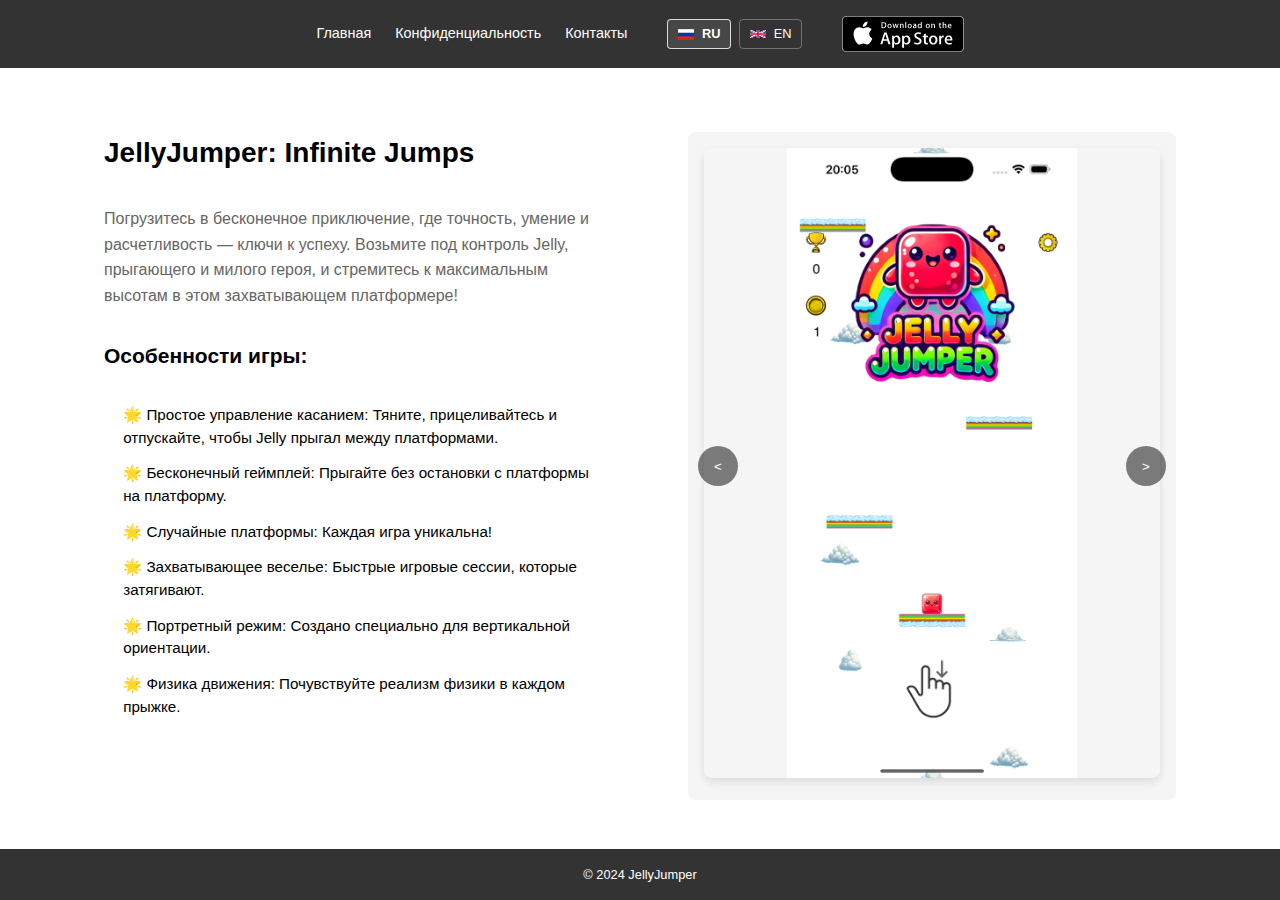
==== index.html @ da19ea4f "initial commit" ====
<!DOCTYPE html>
<html lang="ru">
<head>
    <meta charset="UTF-8">
    <meta name="viewport" content="width=device-width, initial-scale=1.0">
    <title>JellyJumper: Infinite Jumps</title>
    <link rel="stylesheet" href="css/style.css">
</head>
<body>
    <header>
        <nav>
            <ul>
                <li><a href="#home">Главная</a></li>
                <li><a href="#privacy">Конфиденциальность</a></li>
                <li class="contact-menu">
                    <a href="#contact">Контакты</a>
                    <div class="contact-dropdown">
                        <a href="https://x.com/sergievskiyks" target="_blank" class="social-link">
                            <img src="images/x-logo.svg" alt="Twitter/X">
                            @sergievskiyks
                        </a>
                        <a href="https://www.facebook.com/Sergievskiy" target="_blank" class="social-link">
                            <img src="images/fb-logo.svg" alt="Facebook">
                            @Sergievskiy
                        </a>
                    </div>
                </li>
                <li class="language-switch">
                    <a href="index.html" class="active" title="Русский">RU</a>
                    <a href="en.html" title="English">EN</a>
                </li>
                <li class="app-store-button">
                    <a href="#" class="download-button">
                        <img src="images/app-store-en.svg" alt="Загрузить в App Store">
                    </a>
                </li>
            </ul>
        </nav>
    </header>

    <main>
        <section id="home" class="product-section">
            <div class="product-description">
                <h1>JellyJumper: Infinite Jumps</h1>
                <p class="intro">Погрузитесь в бесконечное приключение, где точность, умение и расчетливость — ключи к успеху. Возьмите под контроль Jelly, прыгающего и милого героя, и стремитесь к максимальным высотам в этом захватывающем платформере!</p>
                
                <h2>Особенности игры:</h2>
                <ul class="features">
                    <li>🌟 Простое управление касанием: Тяните, прицеливайтесь и отпускайте, чтобы Jelly прыгал между платформами.</li>
                    <li>🌟 Бесконечный геймплей: Прыгайте без остановки с платформы на платформу.</li>
                    <li>🌟 Случайные платформы: Каждая игра уникальна!</li>
                    <li>🌟 Захватывающее веселье: Быстрые игровые сессии, которые затягивают.</li>
                    <li>🌟 Портретный режим: Создано специально для вертикальной ориентации.</li>
                    <li>🌟 Физика движения: Почувствуйте реализм физики в каждом прыжке.</li>
                </ul>
            </div>
            <div class="product-showcase">
                <div class="carousel">
                    <div class="carousel-item active">
                        <img src="images/1.png" alt="Скриншот 1">
                    </div>
                    <div class="carousel-item">
                        <img src="images/2.png" alt="Скриншот 2">
                    </div>
                    <div class="carousel-item">
                        <img src="images/3.png" alt="Скриншот 3">
                    </div>
                    <div class="carousel-item">
                        <img src="images/4.png" alt="Скриншот 4">
                    </div>
                    <div class="carousel-item">
                        <img src="images/5.png" alt="Скриншот 5">
                    </div>
                    <div class="carousel-item">
                        <img src="images/6.png" alt="Скриншот 6">
                    </div>
                    <button class="carousel-button prev">&lt;</button>
                    <button class="carousel-button next">&gt;</button>
                </div>
            </div>
        </section>
    </main>

    <footer>
        <p>&copy; 2024 JellyJumper</p>
    </footer>
    <script src="js/carousel.js"></script>
</body>
</html>
---- css/style.css ----
/* Сброс стилей */
* {
    margin: 0;
    padding: 0;
    box-sizing: border-box;
}

body {
    font-family: Arial, sans-serif;
    line-height: 1.5;
    font-size: 14px;
}

/* Стили для навигации */
header {
    background-color: #333;
    padding: 1rem;
}

nav ul {
    list-style: none;
    display: flex;
    justify-content: center;
    align-items: center;
    gap: 1.5rem;
    position: relative;
    flex-wrap: wrap;
}

nav ul li {
    margin: 0;
}

nav ul li a {
    color: white;
    text-decoration: none;
    font-size: 0.9rem;
}

/* Основной контент */
main {
    max-width: 1200px;
    margin: 0 auto;
    padding: 2rem;
}

/* Футер */
footer {
    background-color: #333;
    color: white;
    text-align: center;
    padding: 1rem;
    position: fixed;
    bottom: 0;
    width: 100%;
}

footer p {
    font-size: 0.8rem;
}

/* Стили для секции продукта */
.product-section {
    display: flex;
    gap: 2rem;
    min-height: calc(100vh - 200px); /* Учитываем высоту header и footer */
}

.product-description {
    flex: 1;
    padding: 2rem;
}

.product-showcase {
    flex: 1;
    padding: 2rem;
}

/* Обновленные стили для карусели */
.carousel {
    position: relative;
    width: 100%;
    height: 100%;
    overflow: hidden;
    background: #f5f5f5;
    border-radius: 8px;
    padding: 1rem;
}

.carousel-item {
    display: none;
    width: 100%;
    transition: opacity 0.3s ease-in-out;
    opacity: 0;
}

.carousel-item.active {
    display: block;
    opacity: 1;
}

.carousel-item img {
    width: 100%;
    height: auto;
    border-radius: 8px;
    box-shadow: 0 4px 8px rgba(0,0,0,0.1);
    object-fit: contain;
    max-height: 70vh;
}

/* Добавляем анимацию при наведении на кнопки */
.carousel-button {
    position: absolute;
    top: 50%;
    transform: translateY(-50%);
    background: rgba(0,0,0,0.5);
    color: white;
    border: none;
    padding: 1rem;
    cursor: pointer;
    border-radius: 50%;
    width: 40px;
    height: 40px;
    display: flex;
    align-items: center;
    justify-content: center;
    transition: background 0.3s ease, transform 0.2s ease;
}

.carousel-button:hover {
    transform: translateY(-50%) scale(1.1);
}

.carousel-button:active {
    transform: translateY(-50%) scale(0.95);
}

.carousel-button.prev {
    left: 10px;
}

.carousel-button.next {
    right: 10px;
}

/* Обновляем стили для переключателя языков */
.language-switch {
    display: flex;
    gap: 0.5rem;
    margin-left: 1rem;
}

.language-switch a {
    color: white;
    text-decoration: none;
    padding: 0.3rem 0.6rem;
    border: 1px solid rgba(255,255,255,0.3);
    border-radius: 4px;
    transition: all 0.3s ease;
    display: flex;
    align-items: center;
    gap: 0.5rem;
    font-size: 0.8rem;
}

.language-switch a::before {
    content: '';
    display: inline-block;
    width: 16px;
    height: 16px;
    background-size: contain;
    background-repeat: no-repeat;
    background-position: center;
}

.language-switch a[href="index.html"]::before {
    background-image: url('data:image/svg+xml,<svg xmlns="http://www.w3.org/2000/svg" viewBox="0 0 9 6"><rect width="9" height="3" fill="white"/><rect y="3" width="9" height="3" fill="%23D52B1E"/><rect y="2" width="9" height="2" fill="%230039A6"/></svg>');
}

.language-switch a[href="en.html"]::before {
    background-image: url('data:image/svg+xml,<svg xmlns="http://www.w3.org/2000/svg" viewBox="0 0 60 30"><clipPath id="a"><path d="M0 0v30h60V0z"/></clipPath><clipPath id="b"><path d="M30 15h30v15zv15H0zH0V0zV0h30z"/></clipPath><g clip-path="url(%23a)"><path d="M0 0v30h60V0z" fill="%23012169"/><path d="M0 0l60 30m0-30L0 30" stroke="%23fff" stroke-width="6"/><path d="M0 0l60 30m0-30L0 30" clip-path="url(%23b)" stroke="%23C8102E" stroke-width="4"/><path d="M30 0v30M0 15h60" stroke="%23fff" stroke-width="10"/><path d="M30 0v30M0 15h60" stroke="%23C8102E" stroke-width="6"/></g></svg>');
}

.language-switch a.active {
    background: rgba(255,255,255,0.1);
    border-color: rgba(255,255,255,0.8);
    font-weight: bold;
}

.language-switch a:hover {
    background: rgba(255,255,255,0.2);
    transform: translateY(-1px);
    box-shadow: 0 2px 4px rgba(0,0,0,0.1);
}

/* Стили для описания продукта */
.product-description {
    display: flex;
    flex-direction: column;
    gap: 2rem;
}

.intro {
    font-size: 1rem;
    line-height: 1.6;
    color: #666;
}

.features {
    list-style: none;
    display: flex;
    flex-direction: column;
    gap: 0.8rem;
}

.features li {
    font-size: 0.95rem;
    padding-left: 1.2rem;
    position: relative;
}

/* Обновляем стили для кнопки App Store */
.app-store-button {
    display: flex;
    align-items: center;
    margin-left: 1rem;
}

.app-store-button a {
    display: flex;
    align-items: center;
    padding: 0;
    background: none;
    border: none;
}

.app-store-button img {
    height: 36px; /* Увеличиваем размер */
    width: auto;
    transition: transform 0.3s ease;
    vertical-align: middle;
}

.app-store-button:hover img {
    transform: translateY(-1px);
    filter: brightness(1.1);
}

/* Обновляем медиа-запросы */
@media (max-width: 768px) {
    nav ul {
        flex-direction: column;
        gap: 0.8rem;
    }

    .language-switch {
        margin-left: 0;
        margin-top: 0.5rem;
    }

    .app-store-button {
        margin: 0.5rem 0;
    }

    .app-store-button img {
        height: 40px; /* Немного больше на мобильных */
    }

    main {
        padding: 1rem;
    }

    .product-section {
        flex-direction: column;
    }

    .product-description,
    .product-showcase {
        padding: 1rem;
    }

    .product-description {
        text-align: center;
    }

    .features li {
        text-align: left;
    }

    body {
        font-size: 13px;
    }

    h1 {
        font-size: 1.6rem;
    }

    h2 {
        font-size: 1.3rem;
    }
}

/* Стили для выпадающего меню контактов */
.contact-menu {
    position: relative;
}

.contact-dropdown {
    display: none;
    position: absolute;
    top: 100%;
    left: 50%;
    transform: translateX(-50%);
    background: white;
    padding: 1rem;
    border-radius: 8px;
    box-shadow: 0 4px 12px rgba(0,0,0,0.1);
    z-index: 1000;
    min-width: 200px;
    margin-top: 0.5rem;
}

/* Добавляем невидимый "мост" */
.contact-dropdown::after {
    content: '';
    position: absolute;
    top: -20px; /* Высота моста */
    left: 0;
    width: 100%;
    height: 20px;
    background: transparent;
}

.contact-menu:hover .contact-dropdown {
    display: flex;
    flex-direction: column;
    gap: 0.8rem;
}

.contact-dropdown::before {
    content: '';
    position: absolute;
    top: -8px;
    left: 50%;
    transform: translateX(-50%);
    border-left: 8px solid transparent;
    border-right: 8px solid transparent;
    border-bottom: 8px solid white;
}

.contact-dropdown .social-link {
    color: #333;
    text-decoration: none;
    display: flex;
    align-items: center;
    gap: 0.8rem;
    padding: 0.5rem;
    border-radius: 4px;
    transition: all 0.2s ease;
}

.contact-dropdown .social-link:hover {
    background: #f5f5f5;
    transform: translateX(4px);
}

.contact-dropdown .social-link img {
    width: 20px;
    height: 20px;
}

@media (max-width: 768px) {
    .contact-dropdown {
        position: static;
        transform: none;
        margin: 0.5rem 0;
        box-shadow: none;
        background: transparent;
    }

    .contact-dropdown::before,
    .contact-dropdown::after {
        display: none;
    }

    .contact-dropdown .social-link {
        color: white;
        justify-content: center;
    }

    .contact-dropdown .social-link:hover {
        background: rgba(255,255,255,0.1);
        transform: none;
    }
}
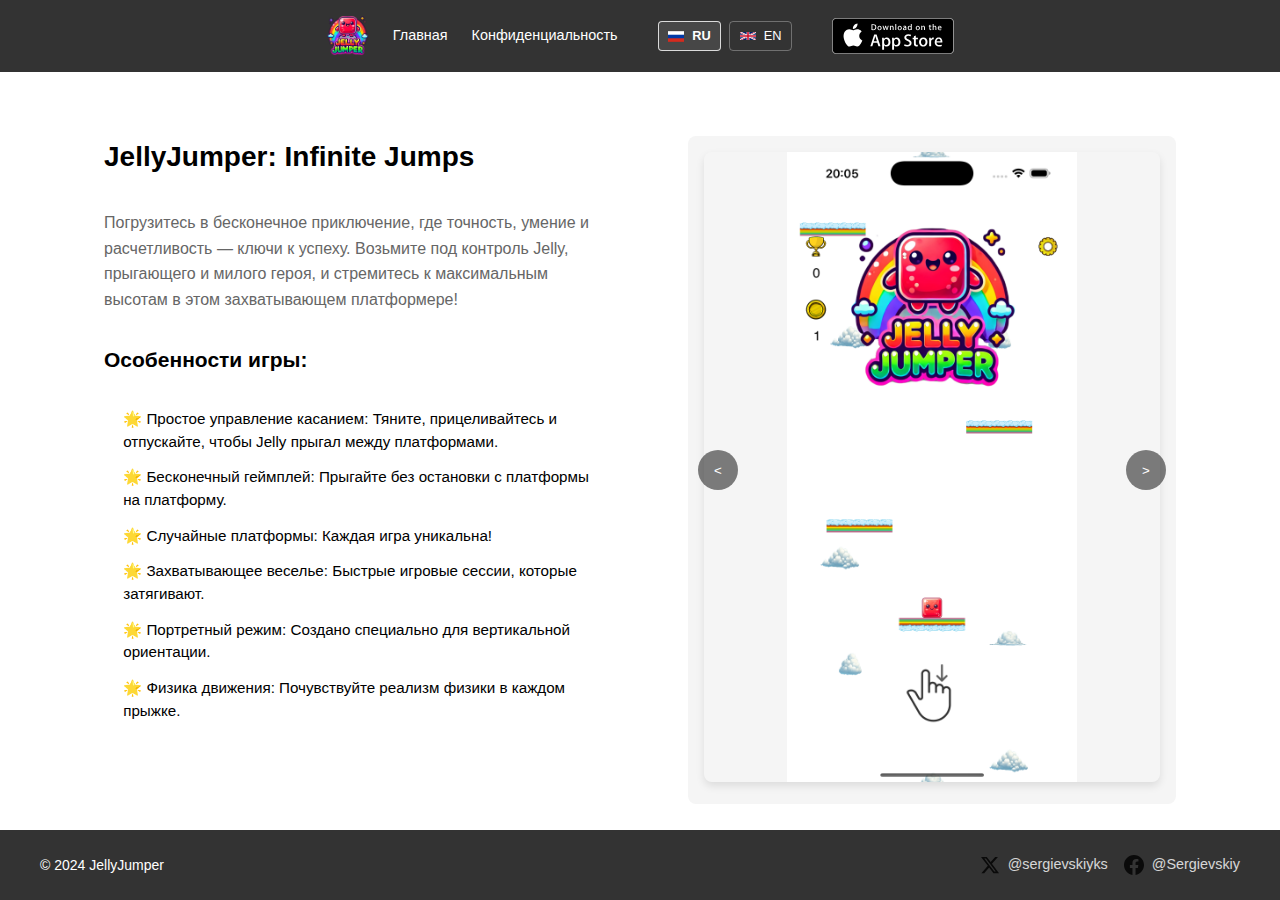
==== commit 93724de4: "privacy added + some changes in layout" ====
--- a/index.html
+++ b/index.html
@@ -10,21 +10,13 @@
     <header>
         <nav>
             <ul>
+                <li class="logo">
+                    <a href="index.html">
+                        <img src="images/splash.png" alt="JellyJumper Logo">
+                    </a>
+                </li>
                 <li><a href="#home">Главная</a></li>
-                <li><a href="#privacy">Конфиденциальность</a></li>
-                <li class="contact-menu">
-                    <a href="#contact">Контакты</a>
-                    <div class="contact-dropdown">
-                        <a href="https://x.com/sergievskiyks" target="_blank" class="social-link">
-                            <img src="images/x-logo.svg" alt="Twitter/X">
-                            @sergievskiyks
-                        </a>
-                        <a href="https://www.facebook.com/Sergievskiy" target="_blank" class="social-link">
-                            <img src="images/fb-logo.svg" alt="Facebook">
-                            @Sergievskiy
-                        </a>
-                    </div>
-                </li>
+                <li><a href="privacy.html">Конфиденциальность</a></li>
                 <li class="language-switch">
                     <a href="index.html" class="active" title="Русский">RU</a>
                     <a href="en.html" title="English">EN</a>
@@ -82,7 +74,21 @@
     </main>
 
     <footer>
-        <p>&copy; 2024 JellyJumper</p>
+        <div class="footer-content">
+            <div class="copyright">
+                <p>&copy; 2024 JellyJumper</p>
+            </div>
+            <div class="social-links">
+                <a href="https://x.com/sergievskiyks" target="_blank" class="social-link">
+                    <img src="images/x-logo.svg" alt="Twitter/X">
+                    @sergievskiyks
+                </a>
+                <a href="https://www.facebook.com/Sergievskiy" target="_blank" class="social-link">
+                    <img src="images/fb-logo.svg" alt="Facebook">
+                    @Sergievskiy
+                </a>
+            </div>
+        </div>
     </footer>
     <script src="js/carousel.js"></script>
 </body>
--- a/css/style.css
+++ b/css/style.css
@@ -25,6 +25,8 @@
     gap: 1.5rem;
     position: relative;
     flex-wrap: wrap;
+    max-width: 1200px;
+    margin: 0 auto;
 }
 
 nav ul li {
@@ -48,15 +50,57 @@
 footer {
     background-color: #333;
     color: white;
-    text-align: center;
-    padding: 1rem;
+    padding: 1.5rem;
     position: fixed;
     bottom: 0;
     width: 100%;
 }
 
-footer p {
-    font-size: 0.8rem;
+.footer-content {
+    max-width: 1200px;
+    margin: 0 auto;
+    display: flex;
+    justify-content: space-between;
+    align-items: center;
+    flex-wrap: wrap;
+    gap: 1rem;
+}
+
+.social-links {
+    display: flex;
+    gap: 1rem;
+}
+
+.social-link {
+    color: white;
+    text-decoration: none;
+    display: flex;
+    align-items: center;
+    gap: 0.5rem;
+    font-size: 0.9rem;
+    opacity: 0.8;
+    transition: opacity 0.3s ease;
+}
+
+.social-link:hover {
+    opacity: 1;
+}
+
+.social-link img {
+    width: 20px;
+    height: 20px;
+}
+
+@media (max-width: 768px) {
+    .footer-content {
+        flex-direction: column;
+        text-align: center;
+    }
+
+    .social-links {
+        flex-direction: column;
+        align-items: center;
+    }
 }
 
 /* Стили для секции продукта */
@@ -251,19 +295,36 @@
     nav ul {
         flex-direction: column;
         gap: 0.8rem;
+        align-items: center;
+        text-align: center;
+    }
+
+    nav ul li {
+        width: 100%;
+        display: flex;
+        justify-content: center;
+    }
+
+    nav ul li a {
+        display: block;
     }
 
     .language-switch {
-        margin-left: 0;
-        margin-top: 0.5rem;
+        margin: 0.5rem 0;
+        justify-content: center;
+    }
+
+    .language-switch a {
+        margin: 0 0.25rem;
     }
 
     .app-store-button {
         margin: 0.5rem 0;
+        justify-content: center;
     }
 
     .app-store-button img {
-        height: 40px; /* Немного больше на мобильных */
+        height: 40px;
     }
 
     main {
@@ -298,98 +359,65 @@
     h2 {
         font-size: 1.3rem;
     }
-}
-
-/* Стили для выпадающего меню контактов */
-.contact-menu {
-    position: relative;
-}
-
-.contact-dropdown {
-    display: none;
-    position: absolute;
-    top: 100%;
-    left: 50%;
-    transform: translateX(-50%);
-    background: white;
-    padding: 1rem;
-    border-radius: 8px;
-    box-shadow: 0 4px 12px rgba(0,0,0,0.1);
-    z-index: 1000;
-    min-width: 200px;
-    margin-top: 0.5rem;
-}
-
-/* Добавляем невидимый "мост" */
-.contact-dropdown::after {
-    content: '';
-    position: absolute;
-    top: -20px; /* Высота моста */
-    left: 0;
-    width: 100%;
-    height: 20px;
-    background: transparent;
-}
-
-.contact-menu:hover .contact-dropdown {
-    display: flex;
-    flex-direction: column;
-    gap: 0.8rem;
-}
-
-.contact-dropdown::before {
-    content: '';
-    position: absolute;
-    top: -8px;
-    left: 50%;
-    transform: translateX(-50%);
-    border-left: 8px solid transparent;
-    border-right: 8px solid transparent;
-    border-bottom: 8px solid white;
-}
-
-.contact-dropdown .social-link {
+
+    .logo {
+        margin: 0;
+    }
+
+    .logo img {
+        height: 50px;
+    }
+}
+
+/* Privacy Policy Styles */
+.privacy-policy {
+    max-width: 800px;
+    margin: 0 auto;
+    padding: 20px;
+    line-height: 1.6;
+}
+
+.privacy-policy h1 {
     color: #333;
-    text-decoration: none;
-    display: flex;
-    align-items: center;
-    gap: 0.8rem;
-    padding: 0.5rem;
-    border-radius: 4px;
-    transition: all 0.2s ease;
-}
-
-.contact-dropdown .social-link:hover {
-    background: #f5f5f5;
-    transform: translateX(4px);
-}
-
-.contact-dropdown .social-link img {
-    width: 20px;
-    height: 20px;
-}
-
-@media (max-width: 768px) {
-    .contact-dropdown {
-        position: static;
-        transform: none;
-        margin: 0.5rem 0;
-        box-shadow: none;
-        background: transparent;
-    }
-
-    .contact-dropdown::before,
-    .contact-dropdown::after {
-        display: none;
-    }
-
-    .contact-dropdown .social-link {
-        color: white;
-        justify-content: center;
-    }
-
-    .contact-dropdown .social-link:hover {
-        background: rgba(255,255,255,0.1);
-        transform: none;
-    }
+    margin-bottom: 10px;
+}
+
+.privacy-policy h2 {
+    color: #444;
+    margin-top: 30px;
+    margin-bottom: 15px;
+}
+
+.privacy-policy .effective-date {
+    color: #666;
+    font-style: italic;
+    margin-bottom: 25px;
+}
+
+.privacy-policy ul {
+    list-style-type: disc;
+    margin-left: 20px;
+    margin-bottom: 20px;
+}
+
+.privacy-policy .last-updated {
+    margin-top: 40px;
+    color: #666;
+    font-style: italic;
+}
+
+/* Обновляем стили для логотипа */
+.logo {
+    margin: 0;
+}
+
+.logo img {
+    height: 40px;
+    width: auto;
+    vertical-align: middle;
+    transition: transform 0.3s ease;
+}
+
+.logo:hover img {
+    transform: scale(1.05);
 } 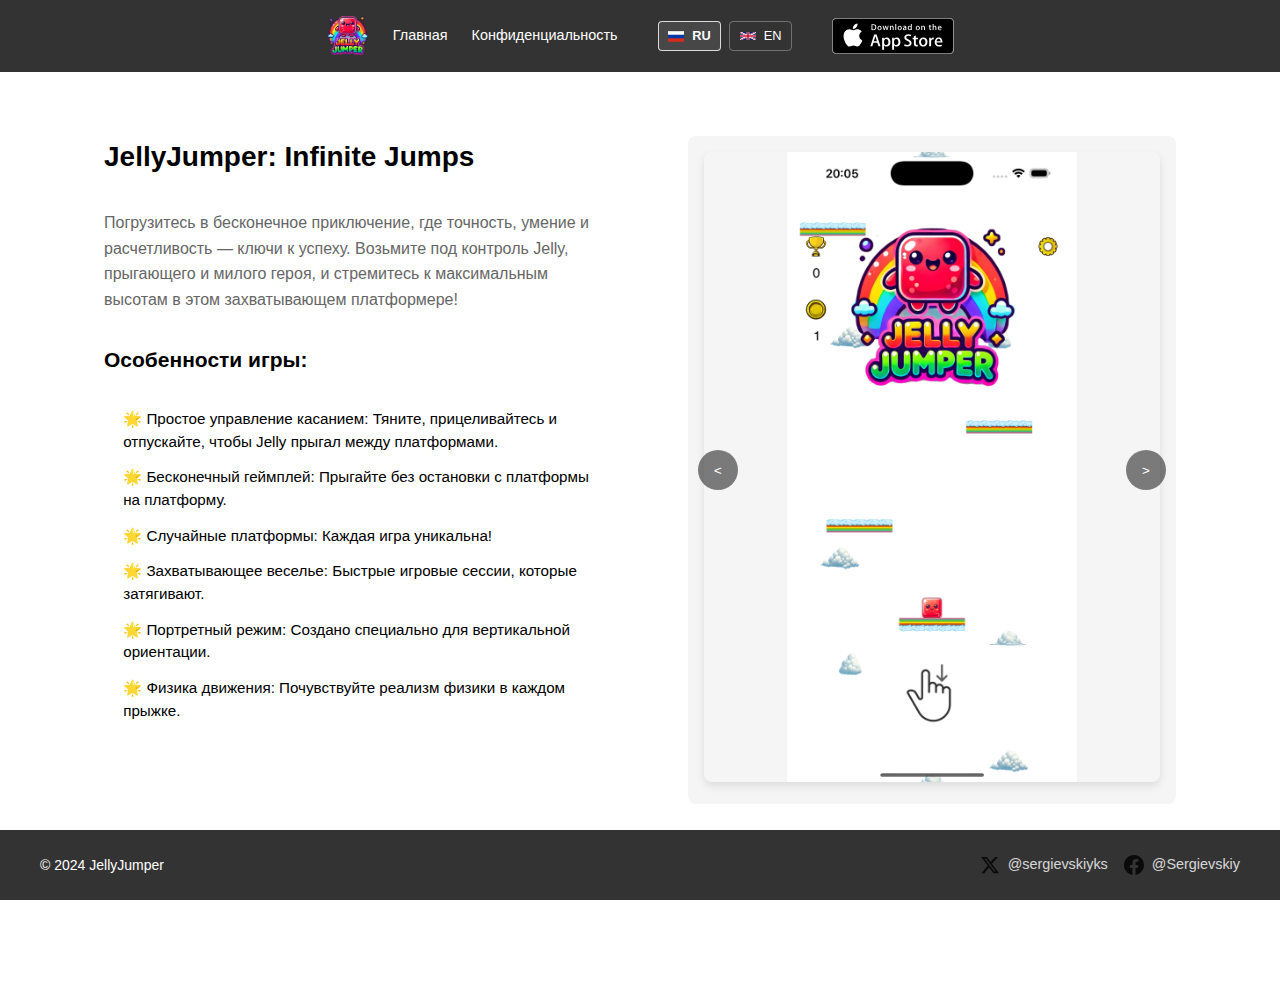
==== commit 15ecae72: "fix styles" ====
--- a/index.html
+++ b/index.html
@@ -9,7 +9,29 @@
 <body>
     <header>
         <nav>
-            <ul>
+            <!-- Мобильное меню -->
+            <div class="mobile-nav">
+                <a href="index.html" class="mobile-logo">
+                    <img src="images/splash.png" alt="JellyJumper Logo">
+                </a>
+                <button class="mobile-menu-button">
+                    <span>Menu</span>
+                </button>
+                <div class="mobile-dropdown">
+                    <a href="#home">Главная</a>
+                    <a href="privacy.html">Конфиденциальность</a>
+                    <div class="mobile-lang">
+                        <a href="index.html" class="active">RU</a>
+                        <a href="en.html">EN</a>
+                    </div>
+                    <a href="#" class="mobile-store">
+                        <img src="images/app-store-en.svg" alt="Загрузить в App Store">
+                    </a>
+                </div>
+            </div>
+
+            <!-- Десктопное меню -->
+            <ul class="desktop-nav">
                 <li class="logo">
                     <a href="index.html">
                         <img src="images/splash.png" alt="JellyJumper Logo">
@@ -46,7 +68,7 @@
                     <li>🌟 Физика движения: Почувствуйте реализм физики в каждом прыжке.</li>
                 </ul>
             </div>
-            <div class="product-showcase">
+            <div class="product-showcase" style="padding-bottom: 150px;">
                 <div class="carousel">
                     <div class="carousel-item active">
                         <img src="images/1.png" alt="Скриншот 1">
@@ -78,18 +100,36 @@
             <div class="copyright">
                 <p>&copy; 2024 JellyJumper</p>
             </div>
-            <div class="social-links">
-                <a href="https://x.com/sergievskiyks" target="_blank" class="social-link">
-                    <img src="images/x-logo.svg" alt="Twitter/X">
-                    @sergievskiyks
-                </a>
-                <a href="https://www.facebook.com/Sergievskiy" target="_blank" class="social-link">
-                    <img src="images/fb-logo.svg" alt="Facebook">
-                    @Sergievskiy
-                </a>
+            <!-- Мобильная версия контактов -->
+            <div class="mobile-contacts">
+                <button class="contacts-dropdown-button">Контакты</button>
+                <div class="contacts-dropdown">
+                    <a href="https://x.com/sergievskiyks" target="_blank">
+                        <img src="images/x-logo.svg" alt="Twitter/X">
+                        @sergievskiyks
+                    </a>
+                    <a href="https://www.facebook.com/Sergievskiy" target="_blank">
+                        <img src="images/fb-logo.svg" alt="Facebook">
+                        @Sergievskiy
+                    </a>
+                </div>
+            </div>
+            <!-- Десктопная версия контактов -->
+            <div class="desktop-social-links">
+                <div class="social-links">
+                    <a href="https://x.com/sergievskiyks" target="_blank" class="social-link">
+                        <img src="images/x-logo.svg" alt="Twitter/X">
+                        @sergievskiyks
+                    </a>
+                    <a href="https://www.facebook.com/Sergievskiy" target="_blank" class="social-link">
+                        <img src="images/fb-logo.svg" alt="Facebook">
+                        @Sergievskiy
+                    </a>
+                </div>
             </div>
         </div>
     </footer>
     <script src="js/carousel.js"></script>
+    <script src="js/mobile-menu.js"></script>
 </body>
 </html> --- a/css/style.css
+++ b/css/style.css
@@ -300,7 +300,7 @@
     }
 
     nav ul li {
-        width: 100%;
+        width: auto; /* Меняем с 100% на auto */
         display: flex;
         justify-content: center;
     }
@@ -358,10 +358,6 @@
 
     h2 {
         font-size: 1.3rem;
-    }
-
-    .logo {
-        margin: 0;
     }
 
     .logo img {
@@ -420,4 +416,163 @@
 
 .logo:hover img {
     transform: scale(1.05);
+}
+
+/* Мобильная навигация */
+.mobile-nav {
+    display: none;
+    justify-content: space-between;
+    align-items: center;
+    padding: 0 1rem;
+    position: relative;
+    width: 100%;
+}
+
+.mobile-logo img {
+    height: 40px;
+    width: auto;
+}
+
+.mobile-menu-button {
+    background: none;
+    border: 1px solid rgba(255,255,255,0.5);
+    color: white;
+    padding: 0.5rem 1rem;
+    border-radius: 4px;
+    cursor: pointer;
+    transition: background-color 0.3s ease;
+}
+
+.mobile-dropdown {
+    display: none;
+    position: absolute;
+    top: 100%;
+    left: 0;
+    right: 0;
+    background: #333;
+    padding: 1rem;
+    flex-direction: column;
+    gap: 1rem;
+    z-index: 1000;
+    box-shadow: 0 4px 8px rgba(0,0,0,0.2);
+}
+
+.mobile-dropdown.active {
+    display: flex;
+}
+
+.mobile-dropdown a {
+    color: white;
+    text-decoration: none;
+    padding: 0.5rem;
+    text-align: center;
+}
+
+.mobile-lang {
+    display: flex;
+    justify-content: center;
+    gap: 1rem;
+}
+
+.mobile-store img {
+    height: 36px;
+}
+
+/* Мобильные контакты в футере */
+.mobile-contacts {
+    display: none;
+    position: relative;
+}
+
+.contacts-dropdown-button {
+    background: rgba(255,255,255,0.1);
+    border: 1px solid rgba(255,255,255,0.2);
+    color: white;
+    padding: 0.5rem 1rem;
+    border-radius: 4px;
+    cursor: pointer;
+    transition: all 0.3s ease;
+    font-size: 0.9rem;
+}
+
+.contacts-dropdown-button:hover {
+    background: rgba(255,255,255,0.2);
+}
+
+.contacts-dropdown {
+    display: none;
+    position: absolute;
+    bottom: calc(100% + 10px);
+    left: 50%;
+    transform: translateX(-50%);
+    background: #444;
+    padding: 0;
+    flex-direction: column;
+    min-width: 200px;
+    border-radius: 8px;
+    box-shadow: 0 -2px 10px rgba(0,0,0,0.2);
+    overflow: hidden;
+}
+
+.contacts-dropdown.active {
+    display: flex;
+}
+
+.contacts-dropdown a {
+    color: white;
+    text-decoration: none;
+    display: flex;
+    align-items: center;
+    gap: 0.8rem;
+    padding: 0.8rem 1rem;
+    transition: background-color 0.3s ease;
+    border-bottom: 1px solid rgba(255,255,255,0.1);
+}
+
+.contacts-dropdown a:last-child {
+    border-bottom: none;
+}
+
+.contacts-dropdown a:hover {
+    background: rgba(255,255,255,0.1);
+}
+
+.contacts-dropdown img {
+    width: 20px;
+    height: 20px;
+    opacity: 0.8;
+}
+
+/* Медиа-запросы */
+@media (max-width: 768px) {
+    .desktop-nav,
+    .desktop-social-links {
+        display: none;
+    }
+
+    .mobile-nav {
+        display: flex;
+    }
+
+    .mobile-contacts {
+        display: block;
+    }
+
+    footer .footer-content {
+        justify-content: space-between;
+        padding: 0.8rem 1rem;
+        align-items: center;
+    }
+
+    .copyright {
+        font-size: 0.9rem;
+        opacity: 0.8;
+    }
+}
+
+@media (min-width: 769px) {
+    .mobile-nav,
+    .mobile-contacts {
+        display: none;
+    }
 } 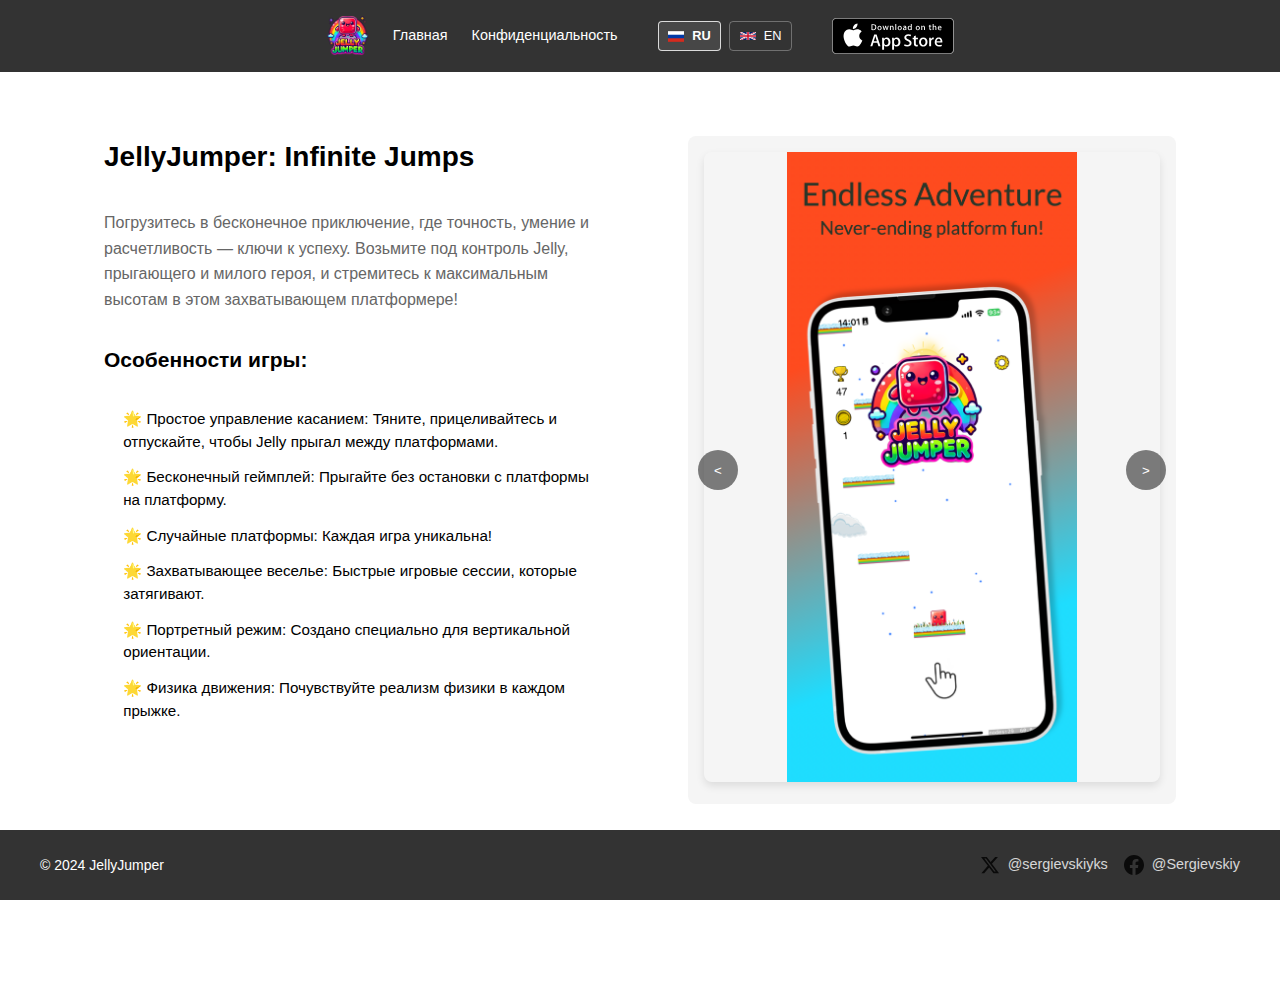
==== commit fe1f5b5f: "updated images" ====
--- a/index.html
+++ b/index.html
@@ -24,7 +24,7 @@
                         <a href="index.html" class="active">RU</a>
                         <a href="en.html">EN</a>
                     </div>
-                    <a href="#" class="mobile-store">
+                    <a href="https://apps.apple.com/cz/app/jellyjumper-infinite-jumps/id6670177375" class="mobile-store">
                         <img src="images/app-store-en.svg" alt="Загрузить в App Store">
                     </a>
                 </div>
@@ -44,7 +44,7 @@
                     <a href="en.html" title="English">EN</a>
                 </li>
                 <li class="app-store-button">
-                    <a href="#" class="download-button">
+                    <a href="https://apps.apple.com/cz/app/jellyjumper-infinite-jumps/id6670177375" class="download-button">
                         <img src="images/app-store-en.svg" alt="Загрузить в App Store">
                     </a>
                 </li>
@@ -71,22 +71,16 @@
             <div class="product-showcase" style="padding-bottom: 150px;">
                 <div class="carousel">
                     <div class="carousel-item active">
-                        <img src="images/1.png" alt="Скриншот 1">
+                        <img src="images/01.png" alt="Скриншот 1">
                     </div>
                     <div class="carousel-item">
-                        <img src="images/2.png" alt="Скриншот 2">
+                        <img src="images/02.png" alt="Скриншот 2">
                     </div>
                     <div class="carousel-item">
-                        <img src="images/3.png" alt="Скриншот 3">
+                        <img src="images/03.png" alt="Скриншот 3">
                     </div>
                     <div class="carousel-item">
-                        <img src="images/4.png" alt="Скриншот 4">
-                    </div>
-                    <div class="carousel-item">
-                        <img src="images/5.png" alt="Скриншот 5">
-                    </div>
-                    <div class="carousel-item">
-                        <img src="images/6.png" alt="Скриншот 6">
+                        <img src="images/04.png" alt="Скриншот 4">
                     </div>
                     <button class="carousel-button prev">&lt;</button>
                     <button class="carousel-button next">&gt;</button>
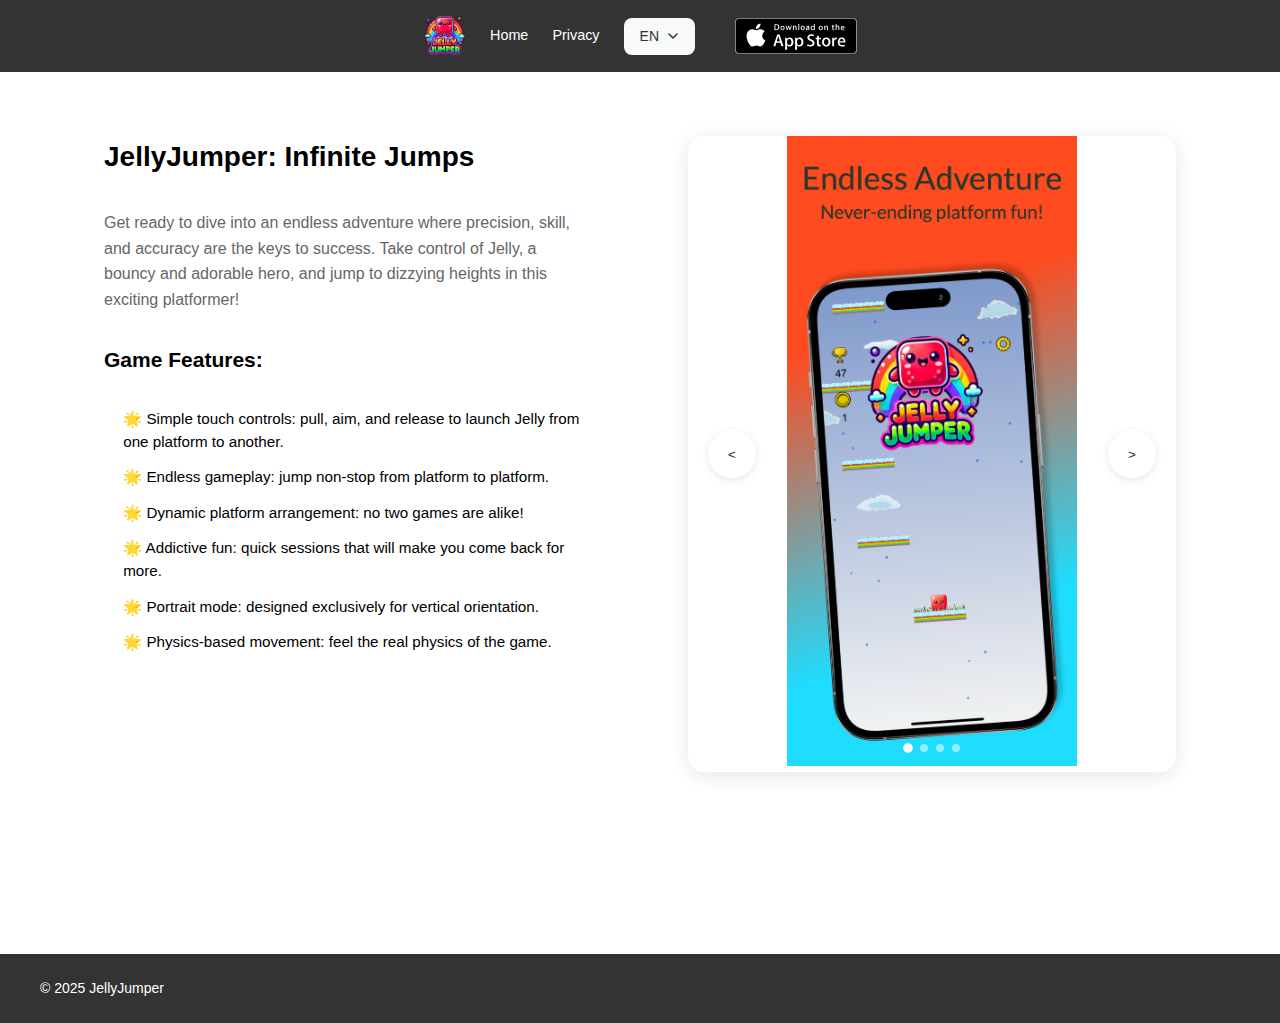
==== commit 5ece1837: "favicon added" ====
--- a/index.html
+++ b/index.html
@@ -1,128 +1,65 @@
 <!DOCTYPE html>
-<html lang="ru">
+<html lang="en">
 <head>
     <meta charset="UTF-8">
     <meta name="viewport" content="width=device-width, initial-scale=1.0">
     <title>JellyJumper: Infinite Jumps</title>
     <link rel="stylesheet" href="css/style.css">
+    <link rel="icon" type="image/png" href="images/favicon-16x16.png" sizes="16x16">
+    <link rel="icon" type="image/png" href="images/favicon-32x32.png" sizes="32x32">
 </head>
+<script async src="https://www.googletagmanager.com/gtag/js?id=G-DDH3G3JD5J"></script>
+<script>
+  window.dataLayer = window.dataLayer || [];
+  function gtag(){dataLayer.push(arguments);}
+  gtag('js', new Date());
+
+  gtag('config', 'G-DDH3G3JD5J');
+</script>
 <body>
-    <header>
-        <nav>
-            <!-- Мобильное меню -->
-            <div class="mobile-nav">
-                <a href="index.html" class="mobile-logo">
-                    <img src="images/splash.png" alt="JellyJumper Logo">
-                </a>
-                <button class="mobile-menu-button">
-                    <span>Menu</span>
-                </button>
-                <div class="mobile-dropdown">
-                    <a href="#home">Главная</a>
-                    <a href="privacy.html">Конфиденциальность</a>
-                    <div class="mobile-lang">
-                        <a href="index.html" class="active">RU</a>
-                        <a href="en.html">EN</a>
-                    </div>
-                    <a href="https://apps.apple.com/cz/app/jellyjumper-infinite-jumps/id6670177375" class="mobile-store">
-                        <img src="images/app-store-en.svg" alt="Загрузить в App Store">
-                    </a>
-                </div>
-            </div>
-
-            <!-- Десктопное меню -->
-            <ul class="desktop-nav">
-                <li class="logo">
-                    <a href="index.html">
-                        <img src="images/splash.png" alt="JellyJumper Logo">
-                    </a>
-                </li>
-                <li><a href="#home">Главная</a></li>
-                <li><a href="privacy.html">Конфиденциальность</a></li>
-                <li class="language-switch">
-                    <a href="index.html" class="active" title="Русский">RU</a>
-                    <a href="en.html" title="English">EN</a>
-                </li>
-                <li class="app-store-button">
-                    <a href="https://apps.apple.com/cz/app/jellyjumper-infinite-jumps/id6670177375" class="download-button">
-                        <img src="images/app-store-en.svg" alt="Загрузить в App Store">
-                    </a>
-                </li>
-            </ul>
-        </nav>
-    </header>
+    <header></header>
 
     <main>
         <section id="home" class="product-section">
             <div class="product-description">
-                <h1>JellyJumper: Infinite Jumps</h1>
-                <p class="intro">Погрузитесь в бесконечное приключение, где точность, умение и расчетливость — ключи к успеху. Возьмите под контроль Jelly, прыгающего и милого героя, и стремитесь к максимальным высотам в этом захватывающем платформере!</p>
+                <h1></h1>
+                <p class="intro"></p>
                 
-                <h2>Особенности игры:</h2>
+                <h2></h2>
                 <ul class="features">
-                    <li>🌟 Простое управление касанием: Тяните, прицеливайтесь и отпускайте, чтобы Jelly прыгал между платформами.</li>
-                    <li>🌟 Бесконечный геймплей: Прыгайте без остановки с платформы на платформу.</li>
-                    <li>🌟 Случайные платформы: Каждая игра уникальна!</li>
-                    <li>🌟 Захватывающее веселье: Быстрые игровые сессии, которые затягивают.</li>
-                    <li>🌟 Портретный режим: Создано специально для вертикальной ориентации.</li>
-                    <li>🌟 Физика движения: Почувствуйте реализм физики в каждом прыжке.</li>
                 </ul>
             </div>
             <div class="product-showcase" style="padding-bottom: 150px;">
                 <div class="carousel">
                     <div class="carousel-item active">
-                        <img src="images/01.png" alt="Скриншот 1">
+                        <img src="images/01.png" alt="Screenshot 1">
                     </div>
                     <div class="carousel-item">
-                        <img src="images/02.png" alt="Скриншот 2">
+                        <img src="images/02.png" alt="Screenshot 2">
                     </div>
                     <div class="carousel-item">
-                        <img src="images/03.png" alt="Скриншот 3">
+                        <img src="images/03.png" alt="Screenshot 3">
                     </div>
                     <div class="carousel-item">
-                        <img src="images/04.png" alt="Скриншот 4">
+                        <img src="images/04.png" alt="Screenshot 4">
                     </div>
                     <button class="carousel-button prev">&lt;</button>
                     <button class="carousel-button next">&gt;</button>
+                    <div class="carousel-indicators">
+                        <div class="carousel-indicator active"></div>
+                        <div class="carousel-indicator"></div>
+                        <div class="carousel-indicator"></div>
+                        <div class="carousel-indicator"></div>
+                    </div>
                 </div>
             </div>
         </section>
     </main>
 
-    <footer>
-        <div class="footer-content">
-            <div class="copyright">
-                <p>&copy; 2024 JellyJumper</p>
-            </div>
-            <!-- Мобильная версия контактов -->
-            <div class="mobile-contacts">
-                <button class="contacts-dropdown-button">Контакты</button>
-                <div class="contacts-dropdown">
-                    <a href="https://x.com/sergievskiyks" target="_blank">
-                        <img src="images/x-logo.svg" alt="Twitter/X">
-                        @sergievskiyks
-                    </a>
-                    <a href="https://www.facebook.com/Sergievskiy" target="_blank">
-                        <img src="images/fb-logo.svg" alt="Facebook">
-                        @Sergievskiy
-                    </a>
-                </div>
-            </div>
-            <!-- Десктопная версия контактов -->
-            <div class="desktop-social-links">
-                <div class="social-links">
-                    <a href="https://x.com/sergievskiyks" target="_blank" class="social-link">
-                        <img src="images/x-logo.svg" alt="Twitter/X">
-                        @sergievskiyks
-                    </a>
-                    <a href="https://www.facebook.com/Sergievskiy" target="_blank" class="social-link">
-                        <img src="images/fb-logo.svg" alt="Facebook">
-                        @Sergievskiy
-                    </a>
-                </div>
-            </div>
-        </div>
-    </footer>
+    <footer></footer>
+    <script src="js/data.js"></script>
+    <script src="js/templates.js"></script>
+    <script src="js/render.js"></script>
     <script src="js/carousel.js"></script>
     <script src="js/mobile-menu.js"></script>
 </body>
--- a/css/style.css
+++ b/css/style.css
@@ -51,8 +51,7 @@
     background-color: #333;
     color: white;
     padding: 1.5rem;
-    position: fixed;
-    bottom: 0;
+    position: relative;
     width: 100%;
 }
 
@@ -92,14 +91,37 @@
 }
 
 @media (max-width: 768px) {
+    footer {
+        padding: 0.5rem;
+        position: relative;
+    }
+
     .footer-content {
         flex-direction: column;
         text-align: center;
+        gap: 0.25rem;
     }
 
     .social-links {
-        flex-direction: column;
-        align-items: center;
+        flex-direction: row;
+        justify-content: center;
+        gap: 0.5rem;
+        margin-top: 0.25rem;
+    }
+
+    .social-link {
+        font-size: 0.7rem;
+        padding: 0.25rem;
+    }
+
+    .social-link img {
+        width: 14px;
+        height: 14px;
+    }
+
+    .copyright {
+        font-size: 0.7rem;
+        margin: 0.25rem 0;
     }
 }
 
@@ -126,15 +148,14 @@
     width: 100%;
     height: 100%;
     overflow: hidden;
-    background: #f5f5f5;
-    border-radius: 8px;
-    padding: 1rem;
+    border-radius: 16px;
+    box-shadow: 0 4px 20px rgba(0, 0, 0, 0.1);
 }
 
 .carousel-item {
     display: none;
     width: 100%;
-    transition: opacity 0.3s ease-in-out;
+    transition: opacity 0.5s ease-in-out;
     opacity: 0;
 }
 
@@ -146,8 +167,7 @@
 .carousel-item img {
     width: 100%;
     height: auto;
-    border-radius: 8px;
-    box-shadow: 0 4px 8px rgba(0,0,0,0.1);
+    border-radius: 16px;
     object-fit: contain;
     max-height: 70vh;
 }
@@ -157,22 +177,26 @@
     position: absolute;
     top: 50%;
     transform: translateY(-50%);
-    background: rgba(0,0,0,0.5);
-    color: white;
+    background: rgba(255, 255, 255, 0.9);
+    color: #333;
     border: none;
-    padding: 1rem;
+    padding: 12px;
     cursor: pointer;
     border-radius: 50%;
-    width: 40px;
-    height: 40px;
+    width: 48px;
+    height: 48px;
     display: flex;
     align-items: center;
     justify-content: center;
-    transition: background 0.3s ease, transform 0.2s ease;
+    transition: all 0.3s ease;
+    box-shadow: 0 2px 8px rgba(0, 0, 0, 0.1);
+    z-index: 10;
 }
 
 .carousel-button:hover {
+    background: #fff;
     transform: translateY(-50%) scale(1.1);
+    box-shadow: 0 4px 12px rgba(0, 0, 0, 0.15);
 }
 
 .carousel-button:active {
@@ -180,61 +204,221 @@
 }
 
 .carousel-button.prev {
-    left: 10px;
+    left: 20px;
 }
 
 .carousel-button.next {
-    right: 10px;
+    right: 20px;
+}
+
+/* Добавляем индикаторы слайдов */
+.carousel-indicators {
+    position: absolute;
+    bottom: 20px;
+    left: 50%;
+    transform: translateX(-50%);
+    display: flex;
+    gap: 8px;
+    z-index: 10;
+}
+
+.carousel-indicator {
+    width: 8px;
+    height: 8px;
+    border-radius: 50%;
+    background: rgba(255, 255, 255, 0.5);
+    cursor: pointer;
+    transition: all 0.3s ease;
+}
+
+.carousel-indicator.active {
+    background: #fff;
+    transform: scale(1.2);
+}
+
+/* Медиа-запросы для карусели */
+@media (max-width: 768px) {
+    .carousel-button {
+        width: 40px;
+        height: 40px;
+        padding: 8px;
+    }
+
+    .carousel-button.prev {
+        left: 10px;
+    }
+
+    .carousel-button.next {
+        right: 10px;
+    }
+
+    .carousel-indicators {
+        bottom: 15px;
+    }
+
+    .carousel-indicator {
+        width: 6px;
+        height: 6px;
+    }
 }
 
 /* Обновляем стили для переключателя языков */
 .language-switch {
-    display: flex;
-    gap: 0.5rem;
-    margin-left: 1rem;
-}
-
-.language-switch a {
-    color: white;
+    position: relative;
+    display: inline-block;
+}
+
+.current-lang {
+    padding: 8px 16px;
+    background: #f8f9fa;
+    border-radius: 8px;
+    cursor: pointer;
+    display: flex;
+    align-items: center;
+    gap: 8px;
+    transition: all 0.3s ease;
+    font-weight: 500;
+    color: #333;
+}
+
+.current-lang:hover {
+    background: #e9ecef;
+}
+
+.lang-dropdown {
+    position: absolute;
+    top: 100%;
+    right: 0;
+    background: #f8f9fa;
+    border-radius: 8px;
+    padding: 8px;
+    margin-top: 8px;
+    min-width: 120px;
+    box-shadow: 0 4px 6px rgba(0, 0, 0, 0.1);
+    display: none;
+    z-index: 1000;
+    transition: opacity 0.3s ease;
+}
+
+/* Создаем "мост" между кнопкой и меню */
+.language-switch::after {
+    content: '';
+    position: absolute;
+    top: 100%;
+    right: 0;
+    width: 100%;
+    height: 8px;
+    background: transparent;
+}
+
+.language-switch:hover .lang-dropdown,
+.language-switch:hover::after + .lang-dropdown {
+    display: block;
+    opacity: 1;
+}
+
+.lang-dropdown a {
+    display: block;
+    padding: 8px 16px;
+    color: #333;
     text-decoration: none;
-    padding: 0.3rem 0.6rem;
-    border: 1px solid rgba(255,255,255,0.3);
     border-radius: 4px;
     transition: all 0.3s ease;
-    display: flex;
-    align-items: center;
-    gap: 0.5rem;
-    font-size: 0.8rem;
-}
-
-.language-switch a::before {
-    content: '';
-    display: inline-block;
-    width: 16px;
-    height: 16px;
-    background-size: contain;
-    background-repeat: no-repeat;
-    background-position: center;
-}
-
-.language-switch a[href="index.html"]::before {
-    background-image: url('data:image/svg+xml,<svg xmlns="http://www.w3.org/2000/svg" viewBox="0 0 9 6"><rect width="9" height="3" fill="white"/><rect y="3" width="9" height="3" fill="%23D52B1E"/><rect y="2" width="9" height="2" fill="%230039A6"/></svg>');
-}
-
-.language-switch a[href="en.html"]::before {
-    background-image: url('data:image/svg+xml,<svg xmlns="http://www.w3.org/2000/svg" viewBox="0 0 60 30"><clipPath id="a"><path d="M0 0v30h60V0z"/></clipPath><clipPath id="b"><path d="M30 15h30v15zv15H0zH0V0zV0h30z"/></clipPath><g clip-path="url(%23a)"><path d="M0 0v30h60V0z" fill="%23012169"/><path d="M0 0l60 30m0-30L0 30" stroke="%23fff" stroke-width="6"/><path d="M0 0l60 30m0-30L0 30" clip-path="url(%23b)" stroke="%23C8102E" stroke-width="4"/><path d="M30 0v30M0 15h60" stroke="%23fff" stroke-width="10"/><path d="M30 0v30M0 15h60" stroke="%23C8102E" stroke-width="6"/></g></svg>');
-}
-
-.language-switch a.active {
-    background: rgba(255,255,255,0.1);
-    border-color: rgba(255,255,255,0.8);
-    font-weight: bold;
-}
-
-.language-switch a:hover {
-    background: rgba(255,255,255,0.2);
-    transform: translateY(-1px);
-    box-shadow: 0 2px 4px rgba(0,0,0,0.1);
+}
+
+.lang-dropdown a:hover {
+    background: #e9ecef;
+}
+
+.lang-dropdown a.active {
+    background: #e9ecef;
+    font-weight: 500;
+}
+
+/* Мобильная версия выпадающего меню языков */
+.mobile-lang-dropdown {
+    display: flex;
+    flex-direction: column;
+    gap: 8px;
+    padding: 12px;
+    background: #f8f8f8;
+    border-radius: 8px;
+    margin: 12px 0;
+}
+
+.mobile-lang-dropdown a {
+    display: flex;
+    align-items: center;
+    gap: 8px;
+    padding: 10px 12px;
+    border-radius: 6px;
+    background: #fff;
+    color: #333;
+    text-decoration: none;
+    font-size: 15px;
+    transition: all 0.2s ease;
+    border: 1px solid #eee;
+}
+
+.mobile-lang-dropdown a:hover {
+    background: #f0f0f0;
+    transform: translateX(4px);
+}
+
+.mobile-lang-dropdown a.active {
+    background: #007AFF;
+    color: #fff;
+    border-color: #007AFF;
+}
+
+.mobile-lang-dropdown a.active:hover {
+    background: #0066cc;
+    transform: translateX(4px);
+}
+
+.mobile-lang-dropdown a img {
+    width: 20px;
+    height: 20px;
+    border-radius: 3px;
+}
+
+/* Мобильная версия */
+.mobile-lang {
+    display: none;
+}
+
+.mobile-lang-dropdown {
+    display: none;
+    padding: 10px;
+    background: rgba(0, 0, 0, 0.8);
+    border-radius: 8px;
+}
+
+.mobile-lang-dropdown a {
+    display: block;
+    padding: 8px 12px;
+    color: #fff;
+    text-decoration: none;
+    border-radius: 4px;
+    transition: background-color 0.3s;
+}
+
+.mobile-lang-dropdown a:hover {
+    background: rgba(255, 255, 255, 0.1);
+}
+
+@media (max-width: 768px) {
+    .language-switch {
+        display: none;
+    }
+    
+    .mobile-lang {
+        display: block;
+    }
+    
+    .mobile-lang-dropdown {
+        display: block;
+    }
 }
 
 /* Стили для описания продукта */
@@ -418,14 +602,16 @@
     transform: scale(1.05);
 }
 
-/* Мобильная навигация */
+/* Мобильное меню */
 .mobile-nav {
     display: none;
+    position: relative;
+    padding: 15px;
+    background: #fff;
+    border-bottom: 1px solid #eee;
+    width: 100%;
     justify-content: space-between;
     align-items: center;
-    padding: 0 1rem;
-    position: relative;
-    width: 100%;
 }
 
 .mobile-logo img {
@@ -435,98 +621,139 @@
 
 .mobile-menu-button {
     background: none;
-    border: 1px solid rgba(255,255,255,0.5);
-    color: white;
-    padding: 0.5rem 1rem;
-    border-radius: 4px;
+    border: none;
+    font-size: 16px;
     cursor: pointer;
-    transition: background-color 0.3s ease;
+    padding: 10px;
+    color: #333;
+    z-index: 1001;
 }
 
 .mobile-dropdown {
-    display: none;
-    position: absolute;
-    top: 100%;
+    position: fixed;
+    top: 70px;
     left: 0;
     right: 0;
-    background: #333;
-    padding: 1rem;
+    bottom: 0;
+    background: #fff;
+    padding: 20px;
+    box-shadow: 0 4px 6px rgba(0, 0, 0, 0.1);
+    z-index: 1000;
+    width: 100%;
+    overflow-y: auto;
+    -webkit-overflow-scrolling: touch;
+    opacity: 0;
+    visibility: hidden;
+    transform: translateY(-10px);
+    transition: all 0.3s ease;
+    display: flex;
     flex-direction: column;
-    gap: 1rem;
+    align-items: center;
+}
+
+.mobile-dropdown.active {
+    opacity: 1;
+    visibility: visible;
+    transform: translateY(0);
+}
+
+.mobile-dropdown a {
+    display: block;
+    padding: 12px 0;
+    color: #333;
+    text-decoration: none;
+    font-size: 16px;
+    border-bottom: 1px solid #f0f0f0;
+    transition: all 0.2s ease;
+    width: 100%;
+    text-align: center;
+}
+
+.mobile-dropdown a:last-child {
+    border-bottom: none;
+}
+
+.mobile-dropdown a:hover {
+    color: #007AFF;
+    transform: translateX(4px);
+}
+
+/* Мобильный языковой пикер */
+.mobile-lang-dropdown {
+    display: flex;
+    flex-direction: column;
+    gap: 8px;
+    padding: 15px;
+    background: #f8f8f8;
+    border-radius: 12px;
+    margin: 15px 0;
+    width: 100%;
+    max-width: 300px;
+}
+
+.mobile-lang-dropdown a {
+    display: flex;
+    align-items: center;
+    justify-content: center;
+    gap: 8px;
+    padding: 12px 15px;
+    border-radius: 8px;
+    background: #fff;
+    color: #333;
+    text-decoration: none;
+    font-size: 15px;
+    transition: all 0.2s ease;
+    border: 1px solid #eee;
+}
+
+/* Мобильные контакты */
+.mobile-contacts {
+    position: relative;
+    margin-top: 20px;
+    width: 100%;
+    max-width: 300px;
+    display: flex;
+    flex-direction: column;
+    align-items: center;
+}
+
+.contacts-dropdown-button {
+    background: none;
+    border: none;
+    font-size: 16px;
+    cursor: pointer;
+    padding: 12px 0;
+    color: #333;
+    width: 100%;
+    text-align: center;
+    border-bottom: 1px solid #f0f0f0;
+}
+
+.contacts-dropdown {
+    position: relative;
+    background: #fff;
+    padding: 15px;
+    box-shadow: 0 4px 6px rgba(0, 0, 0, 0.1);
     z-index: 1000;
-    box-shadow: 0 4px 8px rgba(0,0,0,0.2);
-}
-
-.mobile-dropdown.active {
-    display: flex;
-}
-
-.mobile-dropdown a {
-    color: white;
+    width: 100%;
+    opacity: 0;
+    visibility: hidden;
+    transform: translateY(-10px);
+    transition: all 0.3s ease;
+    border-radius: 12px;
+}
+
+.contacts-dropdown a {
+    display: flex;
+    align-items: center;
+    justify-content: center;
+    gap: 10px;
+    padding: 12px;
+    color: #333;
     text-decoration: none;
-    padding: 0.5rem;
-    text-align: center;
-}
-
-.mobile-lang {
-    display: flex;
-    justify-content: center;
-    gap: 1rem;
-}
-
-.mobile-store img {
-    height: 36px;
-}
-
-/* Мобильные контакты в футере */
-.mobile-contacts {
-    display: none;
-    position: relative;
-}
-
-.contacts-dropdown-button {
-    background: rgba(255,255,255,0.1);
-    border: 1px solid rgba(255,255,255,0.2);
-    color: white;
-    padding: 0.5rem 1rem;
-    border-radius: 4px;
-    cursor: pointer;
-    transition: all 0.3s ease;
-    font-size: 0.9rem;
-}
-
-.contacts-dropdown-button:hover {
-    background: rgba(255,255,255,0.2);
-}
-
-.contacts-dropdown {
-    display: none;
-    position: absolute;
-    bottom: calc(100% + 10px);
-    left: 50%;
-    transform: translateX(-50%);
-    background: #444;
-    padding: 0;
-    flex-direction: column;
-    min-width: 200px;
-    border-radius: 8px;
-    box-shadow: 0 -2px 10px rgba(0,0,0,0.2);
-    overflow: hidden;
-}
-
-.contacts-dropdown.active {
-    display: flex;
-}
-
-.contacts-dropdown a {
-    color: white;
-    text-decoration: none;
-    display: flex;
-    align-items: center;
-    gap: 0.8rem;
-    padding: 0.8rem 1rem;
-    transition: background-color 0.3s ease;
-    border-bottom: 1px solid rgba(255,255,255,0.1);
+    border-bottom: 1px solid #f0f0f0;
+    font-size: 15px;
+    transition: all 0.2s ease;
 }
 
 .contacts-dropdown a:last-child {
@@ -534,39 +761,35 @@
 }
 
 .contacts-dropdown a:hover {
-    background: rgba(255,255,255,0.1);
+    color: #007AFF;
+    transform: translateX(4px);
 }
 
 .contacts-dropdown img {
     width: 20px;
     height: 20px;
-    opacity: 0.8;
 }
 
 /* Медиа-запросы */
 @media (max-width: 768px) {
-    .desktop-nav,
+    .mobile-nav {
+        display: flex;
+    }
+
+    .desktop-nav {
+        display: none;
+    }
+
+    .mobile-logo img {
+        height: 40px;
+    }
+
+    .mobile-contacts {
+        display: block;
+    }
+
     .desktop-social-links {
         display: none;
-    }
-
-    .mobile-nav {
-        display: flex;
-    }
-
-    .mobile-contacts {
-        display: block;
-    }
-
-    footer .footer-content {
-        justify-content: space-between;
-        padding: 0.8rem 1rem;
-        align-items: center;
-    }
-
-    .copyright {
-        font-size: 0.9rem;
-        opacity: 0.8;
     }
 }
 
